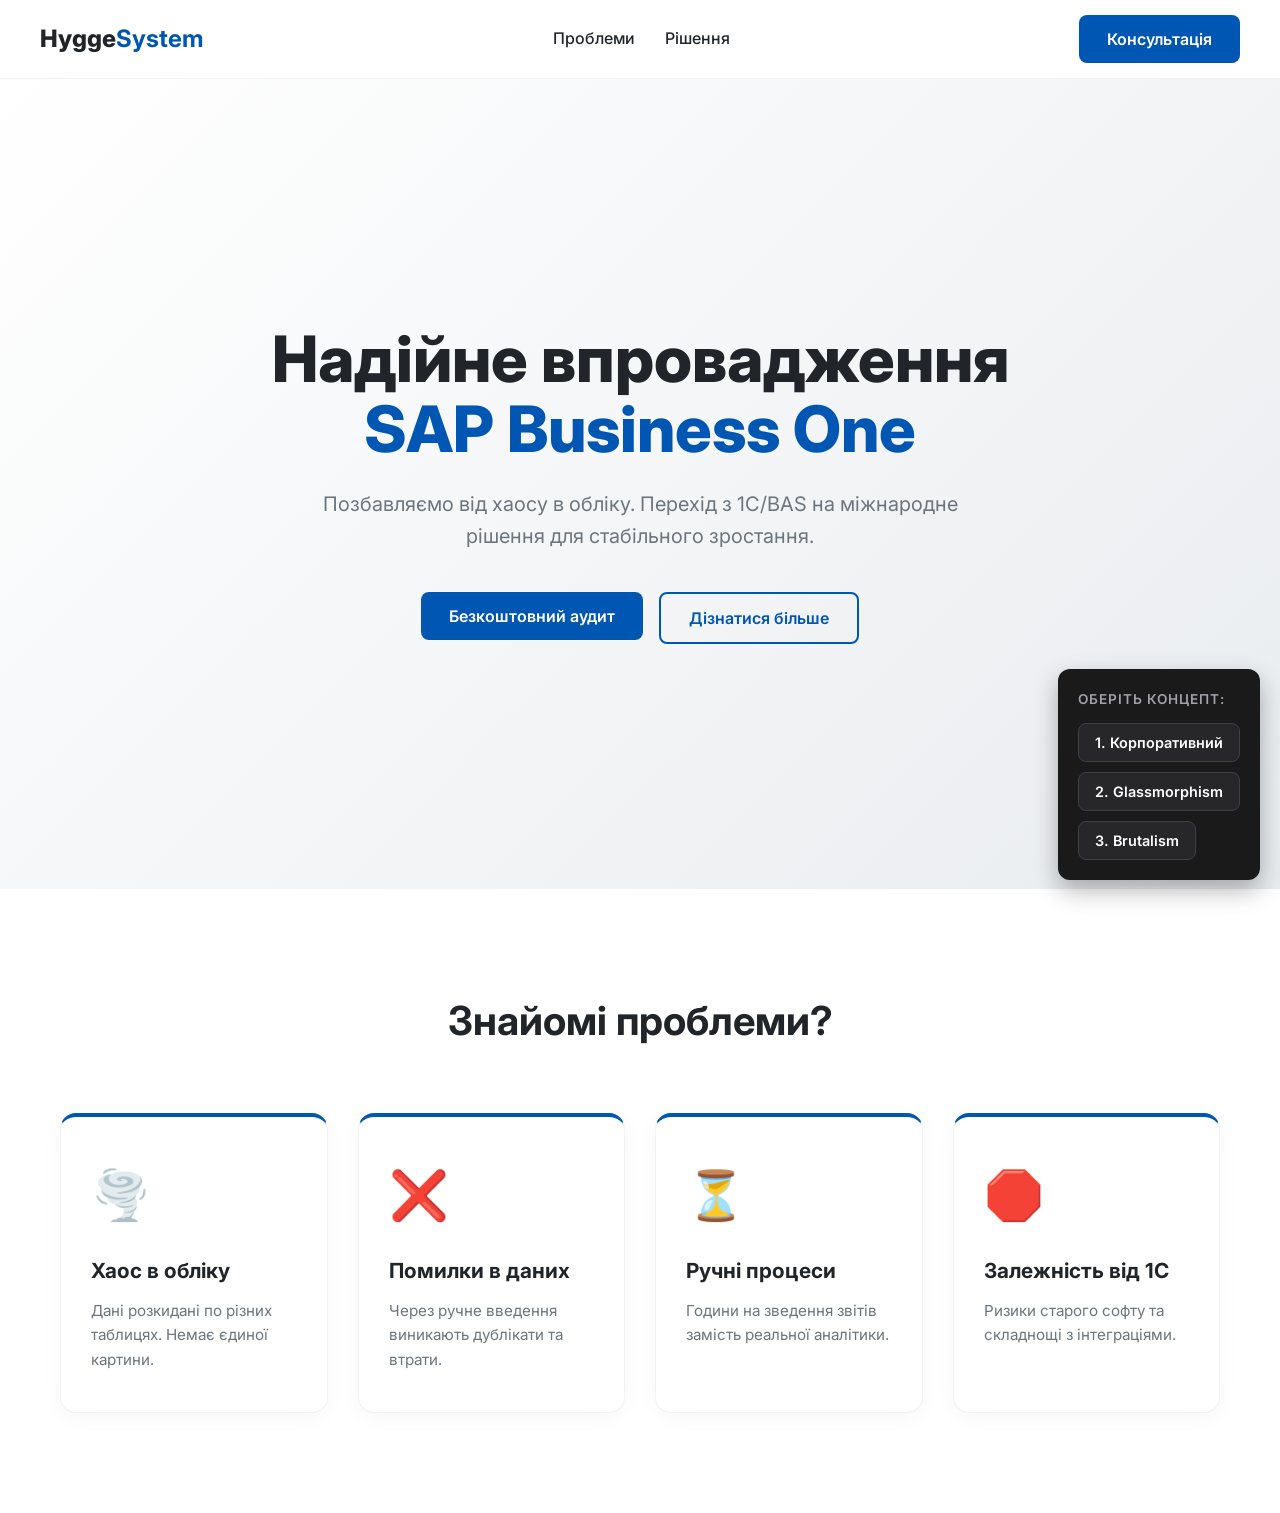
==== frontend/index.html @ a8862427 "started to create design" ====
<!DOCTYPE html>
<html lang="uk">
<head>
    <meta charset="UTF-8">
    <meta name="viewport" content="width=device-width, initial-scale=1.0">
    <title>Hygge System</title>
    <link id="theme-link" rel="stylesheet" href="style-1.css"> 
    <link href="https://fonts.googleapis.com/css2?family=Inter:wght@400;600;800&display=swap" rel="stylesheet">
</head>
<body>

    <header class="navbar">
        <a href="/" class="logo">Hygge<b>System</b></a>
        
        <nav>
            <menu class="nav-links">
                <li><a href="#problems">Проблеми</a></li>
                <li><a href="#solution">Рішення</a></li>
            </menu>
        </nav>
        
        <button class="btn-primary">Консультація</button>
    </header>

    <main>
        <section class="hero">
            <article class="hero-content">
                <h1>Надійне впровадження <br><span>SAP Business One</span></h1>
                <p>Позбавляємо від хаосу в обліку. Перехід з 1С/BAS на міжнародне рішення для стабільного зростання.</p>
                <menu class="hero-buttons">
                    <li><button class="btn-primary">Безкоштовний аудит</button></li>
                    <li><button class="btn-secondary">Дізнатися більше</button></li>
                </menu>
            </article>
        </section>

        <section class="problems" id="problems">
            <h2>Знайомі проблеми?</h2>
            <ul class="grid">
                <li class="card">
                    <span class="icon" aria-hidden="true">🌪️</span>
                    <h3>Хаос в обліку</h3>
                    <p>Дані розкидані по різних таблицях. Немає єдиної картини.</p>
                </li>
                <li class="card">
                    <span class="icon" aria-hidden="true">❌</span>
                    <h3>Помилки в даних</h3>
                    <p>Через ручне введення виникають дублікати та втрати.</p>
                </li>
                <li class="card">
                    <span class="icon" aria-hidden="true">⏳</span>
                    <h3>Ручні процеси</h3>
                    <p>Години на зведення звітів замість реальної аналітики.</p>
                </li>
                <li class="card">
                    <span class="icon" aria-hidden="true">🛑</span>
                    <h3>Залежність від 1С</h3>
                    <p>Ризики старого софту та складнощі з інтеграціями.</p>
                </li>
            </ul>
        </section>
    </main>
    <aside class="theme-switcher" aria-label="Вибір стилю дизайну">
        <p>Оберіть концепт:</p>
        <menu>
            <li><button onclick="changeTheme('style-1.css')">1. Корпоративний</button></li>
            <li><button onclick="changeTheme('style-2.css')">2. Glassmorphism</button></li>
            <li><button onclick="changeTheme('style-3.css')">3. Brutalism</button></li>
        </menu>
    </aside>

</body>
</html>
---- frontend/style-1.css ----
/* === ЗМІННІ === */
:root { 
    --primary: #0056b3; 
    --primary-hover: #004494; 
    --bg-light: #f8f9fa; 
    --text-dark: #212529; 
    --text-muted: #6c757d; 
}

/* === БАЗОВІ НАЛАШТУВАННЯ === */
* { 
    margin: 0; 
    padding: 0; 
    box-sizing: border-box; 
    font-family: 'Inter', sans-serif; 
}

body { 
    background-color: var(--bg-light); 
    color: var(--text-dark); 
    line-height: 1.6; 
}

ul, menu { 
    list-style: none; 
}

a { 
    text-decoration: none; 
    color: inherit; 
}

.hero-content, 
.problems h2, 
.problems .grid { 
    max-width: 1200px; 
    margin: 0 auto; 
    padding: 0 20px; 
}

/* === КНОПКИ === */
button { 
    padding: 14px 28px; 
    border-radius: 8px; 
    font-weight: 600; 
    font-size: 1rem; 
    cursor: pointer; 
    border: none; 
    transition: all 0.3s ease; 
}

.btn-primary { 
    background-color: var(--primary); 
    color: white; 
}

.btn-primary:hover { 
    background-color: var(--primary-hover); 
    box-shadow: 0 4px 12px rgba(0, 86, 179, 0.3); 
}

.btn-secondary { 
    background-color: transparent; 
    border: 2px solid var(--primary); 
    color: var(--primary); 
}

.btn-secondary:hover { 
    background-color: var(--primary); 
    color: white; 
}

/* === НАВІГАЦІЯ === */
.navbar { 
    display: flex; 
    justify-content: space-between; 
    align-items: center; 
    padding: 15px 40px; 
    background-color: white; 
    border-bottom: 1px solid rgba(0,0,0,0.05); 
    position: sticky; 
    top: 0; 
    z-index: 100; 
}

.logo { 
    font-size: 1.5rem; 
    font-weight: 800; 
}

.logo b { 
    color: var(--primary); 
}

.nav-links { 
    display: flex; 
    gap: 30px; 
    font-weight: 500; 
}

.nav-links a:hover { 
    color: var(--primary); 
}

/* === HERO (ГОЛОВНИЙ ЕКРАН) === */
.hero { 
    min-height: 90vh; 
    display: flex; 
    align-items: center; 
    justify-content: center; 
    text-align: center; 
    background: linear-gradient(135deg, #ffffff 0%, #e9ecef 100%); 
    padding: 40px 0; 
}

.hero h1 { 
    font-size: 4rem; 
    font-weight: 800; 
    line-height: 1.1; 
    margin-bottom: 24px; 
}

.hero h1 span { 
    color: var(--primary); 
}

.hero p { 
    font-size: 1.25rem; 
    color: var(--text-muted); 
    max-width: 700px; 
    margin: 0 auto 40px auto; 
}

.hero-buttons { 
    display: flex; 
    gap: 16px; 
    justify-content: center; 
}

/* === ПРОБЛЕМИ === */
.problems { 
    padding: 100px 0; 
    background-color: white; 
}

.problems h2 { 
    text-align: center; 
    font-size: 2.5rem; 
    margin-bottom: 60px; 
}

.grid { 
    display: grid; 
    grid-template-columns: repeat(auto-fit, minmax(250px, 1fr)); 
    gap: 30px; 
}

.card { 
    background: white; 
    padding: 40px 30px; 
    border-radius: 16px; 
    box-shadow: 0 4px 20px rgba(0,0,0,0.04); 
    border: 1px solid rgba(0,0,0,0.05); 
    border-top: 4px solid var(--primary); 
    transition: transform 0.3s ease; 
}

.card:hover { 
    transform: translateY(-8px); 
    box-shadow: 0 12px 30px rgba(0,0,0,0.08); 
}

.icon { 
    font-size: 3rem; 
    display: block; 
    margin-bottom: 20px; 
}

.card h3 { 
    font-size: 1.3rem; 
    margin-bottom: 12px; 
}

.card p { 
    color: var(--text-muted); 
    font-size: 0.95rem; 
}

/* === ПАНЕЛЬ ПЕРЕМИКАННЯ === */
.theme-switcher { 
    position: fixed; 
    bottom: 20px; 
    right: 20px; 
    background: #1a1a1a; 
    color: white; 
    padding: 20px; 
    border-radius: 12px; 
    box-shadow: 0 10px 25px rgba(0,0,0,0.3); 
    z-index: 9999; 
}

.theme-switcher p { 
    margin-bottom: 12px; 
    font-size: 0.85rem; 
    color: #a1a1aa; 
    text-transform: uppercase; 
    letter-spacing: 1px; 
    font-weight: 600; 
}

.theme-switcher menu { 
    display: flex; 
    flex-direction: column; 
    gap: 10px; 
}

.theme-switcher button { 
    background: #27272a; 
    color: white; 
    border: 1px solid #3f3f46; 
    padding: 10px 16px; 
    border-radius: 8px; 
    font-size: 0.9rem; 
    text-align: left; 
}

.theme-switcher button:hover { 
    background: white; 
    color: black; 
    transform: none; 
    box-shadow: none; 
}
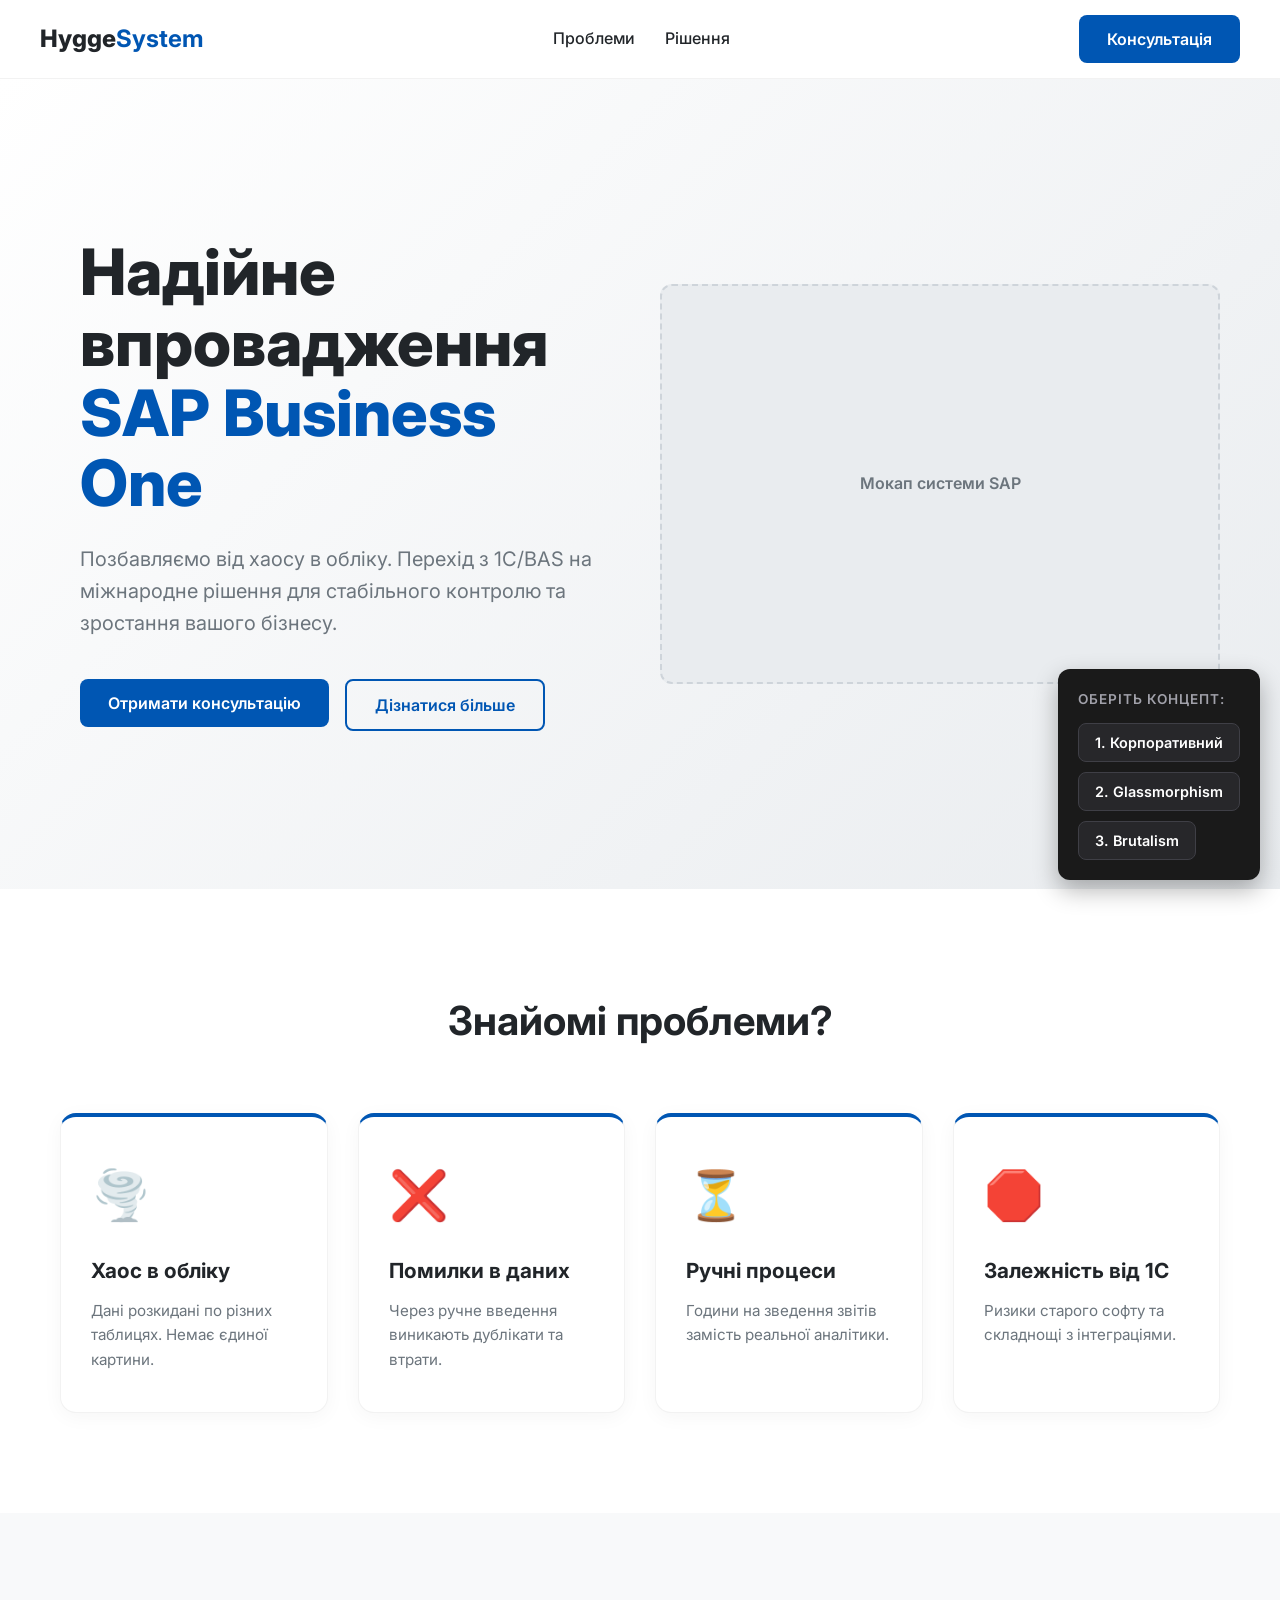
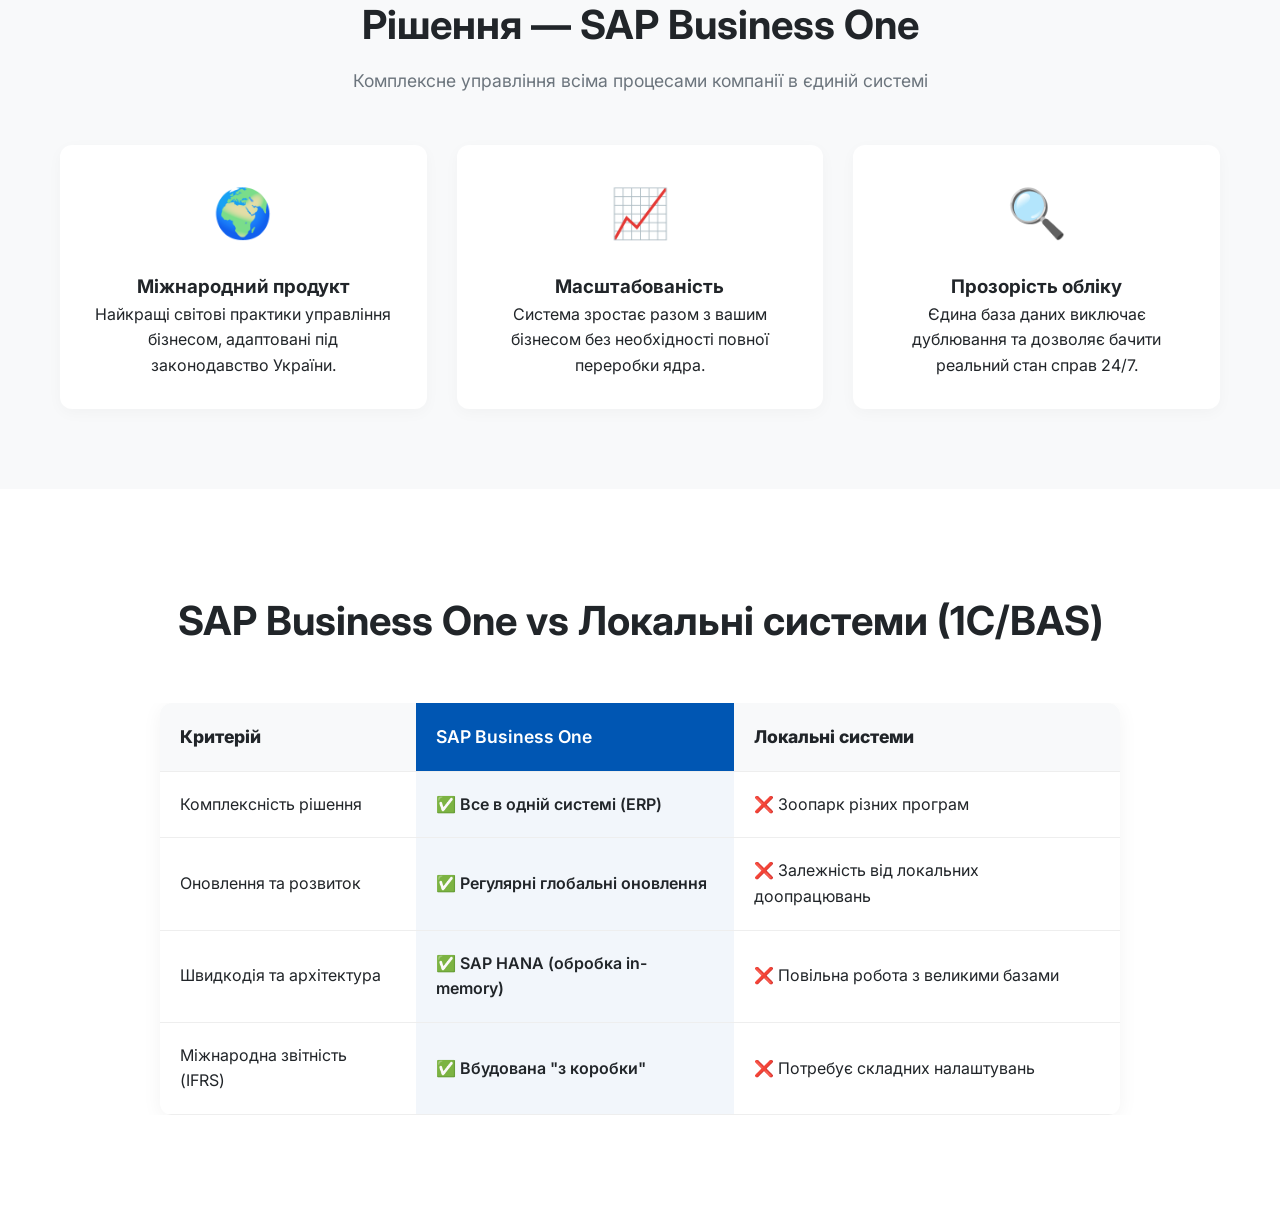
==== commit 1f5fcf4a: "added new information about site and connect script for changing themes" ====
--- a/frontend/index.html
+++ b/frontend/index.html
@@ -24,14 +24,19 @@
 
     <main>
         <section class="hero">
-            <article class="hero-content">
-                <h1>Надійне впровадження <br><span>SAP Business One</span></h1>
-                <p>Позбавляємо від хаосу в обліку. Перехід з 1С/BAS на міжнародне рішення для стабільного зростання.</p>
-                <menu class="hero-buttons">
-                    <li><button class="btn-primary">Безкоштовний аудит</button></li>
-                    <li><button class="btn-secondary">Дізнатися більше</button></li>
-                </menu>
-            </article>
+            <div class="hero-container">
+                <article class="hero-content">
+                    <h1>Надійне впровадження <br><span>SAP Business One</span></h1>
+                    <p>Позбавляємо від хаосу в обліку. Перехід з 1С/BAS на міжнародне рішення для стабільного контролю та зростання вашого бізнесу.</p>
+                    <menu class="hero-buttons">
+                        <li><button class="btn-primary">Отримати консультацію</button></li>
+                        <li><button class="btn-secondary">Дізнатися більше</button></li>
+                    </menu>
+                </article>
+                <aside class="hero-visual">
+                    <div class="mockup-placeholder">Мокап системи SAP</div>
+                </aside>
+            </div>
         </section>
 
         <section class="problems" id="problems">
@@ -59,6 +64,66 @@
                 </li>
             </ul>
         </section>
+
+        <section class="solution" id="solution">
+            <h2>Рішення — SAP Business One</h2>
+            <p class="subtitle">Комплексне управління всіма процесами компанії в єдиній системі</p>
+            <ul class="solution-grid">
+                <li class="solution-item">
+                    <span class="icon">🌍</span>
+                    <h3>Міжнародний продукт</h3>
+                    <p>Найкращі світові практики управління бізнесом, адаптовані під законодавство України.</p>
+                </li>
+                <li class="solution-item">
+                    <span class="icon">📈</span>
+                    <h3>Масштабованість</h3>
+                    <p>Система зростає разом з вашим бізнесом без необхідності повної переробки ядра.</p>
+                </li>
+                <li class="solution-item">
+                    <span class="icon">🔍</span>
+                    <h3>Прозорість обліку</h3>
+                    <p>Єдина база даних виключає дублювання та дозволяє бачити реальний стан справ 24/7.</p>
+                </li>
+            </ul>
+        </section>
+
+        <section class="comparison" id="comparison">
+            <h2>SAP Business One vs Локальні системи (1С/BAS)</h2>
+            <div class="table-wrapper">
+                <table class="compare-table">
+                    <thead>
+                        <tr>
+                            <th>Критерій</th>
+                            <th class="highlight">SAP Business One</th>
+                            <th>Локальні системи</th>
+                        </tr>
+                    </thead>
+                    <tbody>
+                        <tr>
+                            <td>Комплексність рішення</td>
+                            <td class="highlight">✅ Все в одній системі (ERP)</td>
+                            <td>❌ Зоопарк різних програм</td>
+                        </tr>
+                        <tr>
+                            <td>Оновлення та розвиток</td>
+                            <td class="highlight">✅ Регулярні глобальні оновлення</td>
+                            <td>❌ Залежність від локальних доопрацювань</td>
+                        </tr>
+                        <tr>
+                            <td>Швидкодія та архітектура</td>
+                            <td class="highlight">✅ SAP HANA (обробка in-memory)</td>
+                            <td>❌ Повільна робота з великими базами</td>
+                        </tr>
+                        <tr>
+                            <td>Міжнародна звітність (IFRS)</td>
+                            <td class="highlight">✅ Вбудована "з коробки"</td>
+                            <td>❌ Потребує складних налаштувань</td>
+                        </tr>
+                    </tbody>
+                </table>
+            </div>
+        </section>
+    </main>
     </main>
     <aside class="theme-switcher" aria-label="Вибір стилю дизайну">
         <p>Оберіть концепт:</p>
@@ -68,6 +133,6 @@
             <li><button onclick="changeTheme('style-3.css')">3. Brutalism</button></li>
         </menu>
     </aside>
-
+<script src="script.js"></script>
 </body>
 </html>
--- a/frontend/style-1.css
+++ b/frontend/style-1.css
@@ -184,6 +184,124 @@
 .card p { 
     color: var(--text-muted); 
     font-size: 0.95rem; 
+}
+
+/* === Оновлення Hero для двох колонок === */
+.hero-container {
+    max-width: 1200px;
+    margin: 0 auto;
+    display: grid;
+    grid-template-columns: 1fr 1fr;
+    gap: 40px;
+    align-items: center;
+    padding: 0 20px;
+}
+
+.hero-content {
+    text-align: left;
+}
+
+.hero-buttons {
+    justify-content: flex-start;
+}
+
+.mockup-placeholder {
+    background: #e9ecef;
+    border: 2px dashed #ced4da;
+    height: 400px;
+    border-radius: 12px;
+    display: flex;
+    align-items: center;
+    justify-content: center;
+    color: #6c757d;
+    font-weight: 600;
+}
+
+/* === Рішення === */
+.solution {
+    padding: 80px 0;
+    background: #f8f9fa;
+}
+
+.solution h2 {
+    text-align: center;
+    font-size: 2.5rem;
+    margin-bottom: 10px;
+}
+
+.solution .subtitle {
+    text-align: center;
+    color: var(--text-muted);
+    margin-bottom: 50px;
+    font-size: 1.1rem;
+}
+
+.solution-grid {
+    max-width: 1200px;
+    margin: 0 auto;
+    display: grid;
+    grid-template-columns: repeat(3, 1fr);
+    gap: 30px;
+    padding: 0 20px;
+}
+
+.solution-item {
+    text-align: center;
+    padding: 30px;
+    background: white;
+    border-radius: 12px;
+    box-shadow: 0 4px 15px rgba(0,0,0,0.03);
+}
+
+/* === Порівняння === */
+.comparison {
+    padding: 100px 0;
+    background: white;
+}
+
+.comparison h2 {
+    text-align: center;
+    font-size: 2.5rem;
+    margin-bottom: 50px;
+}
+
+.table-wrapper {
+    max-width: 1000px;
+    margin: 0 auto;
+    padding: 0 20px;
+    overflow-x: auto;
+}
+
+.compare-table {
+    width: 100%;
+    border-collapse: collapse;
+    background: white;
+    border-radius: 12px;
+    overflow: hidden;
+    box-shadow: 0 4px 20px rgba(0,0,0,0.05);
+}
+
+.compare-table th, 
+.compare-table td {
+    padding: 20px;
+    text-align: left;
+    border-bottom: 1px solid #eee;
+}
+
+.compare-table th {
+    background: #f8f9fa;
+    font-weight: 800;
+    font-size: 1.1rem;
+}
+
+.compare-table .highlight {
+    background: rgba(0, 86, 179, 0.05);
+    font-weight: 600;
+}
+
+.compare-table th.highlight {
+    background: var(--primary);
+    color: white;
 }
 
 /* === ПАНЕЛЬ ПЕРЕМИКАННЯ === */
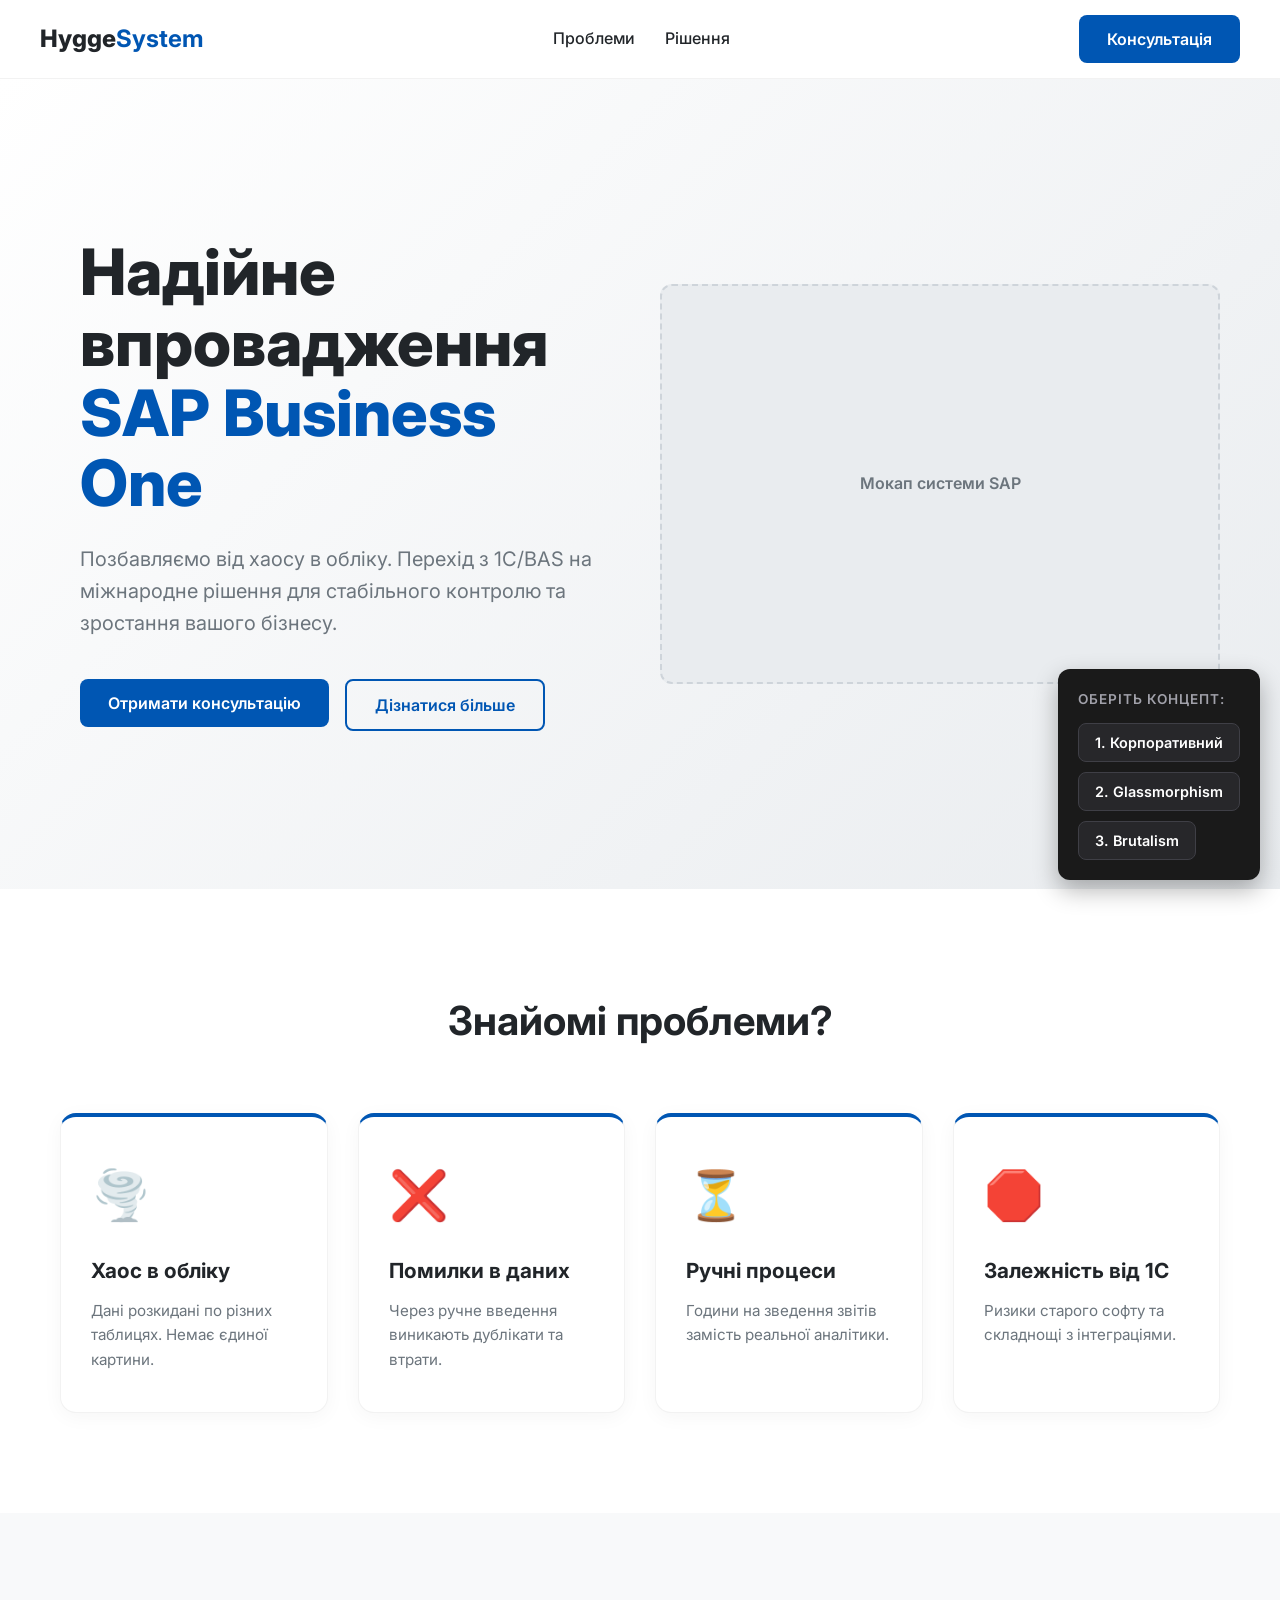
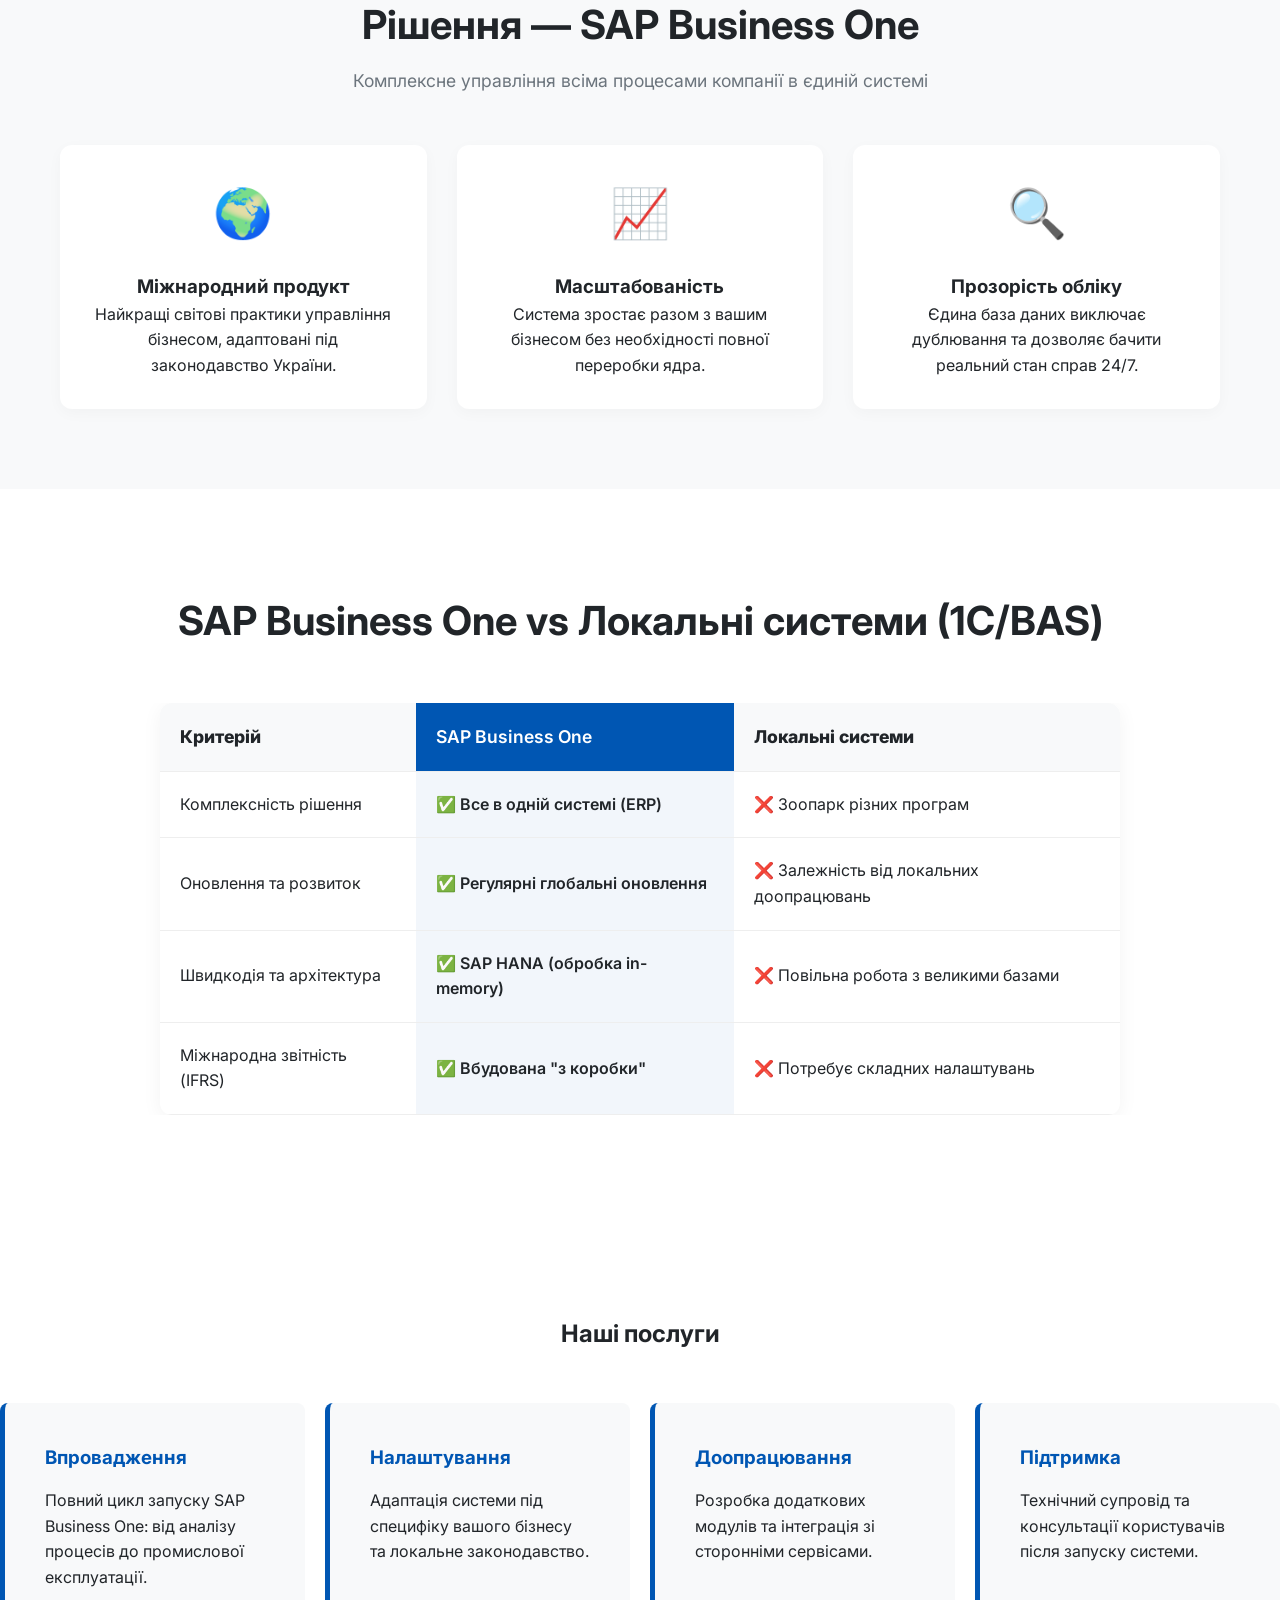
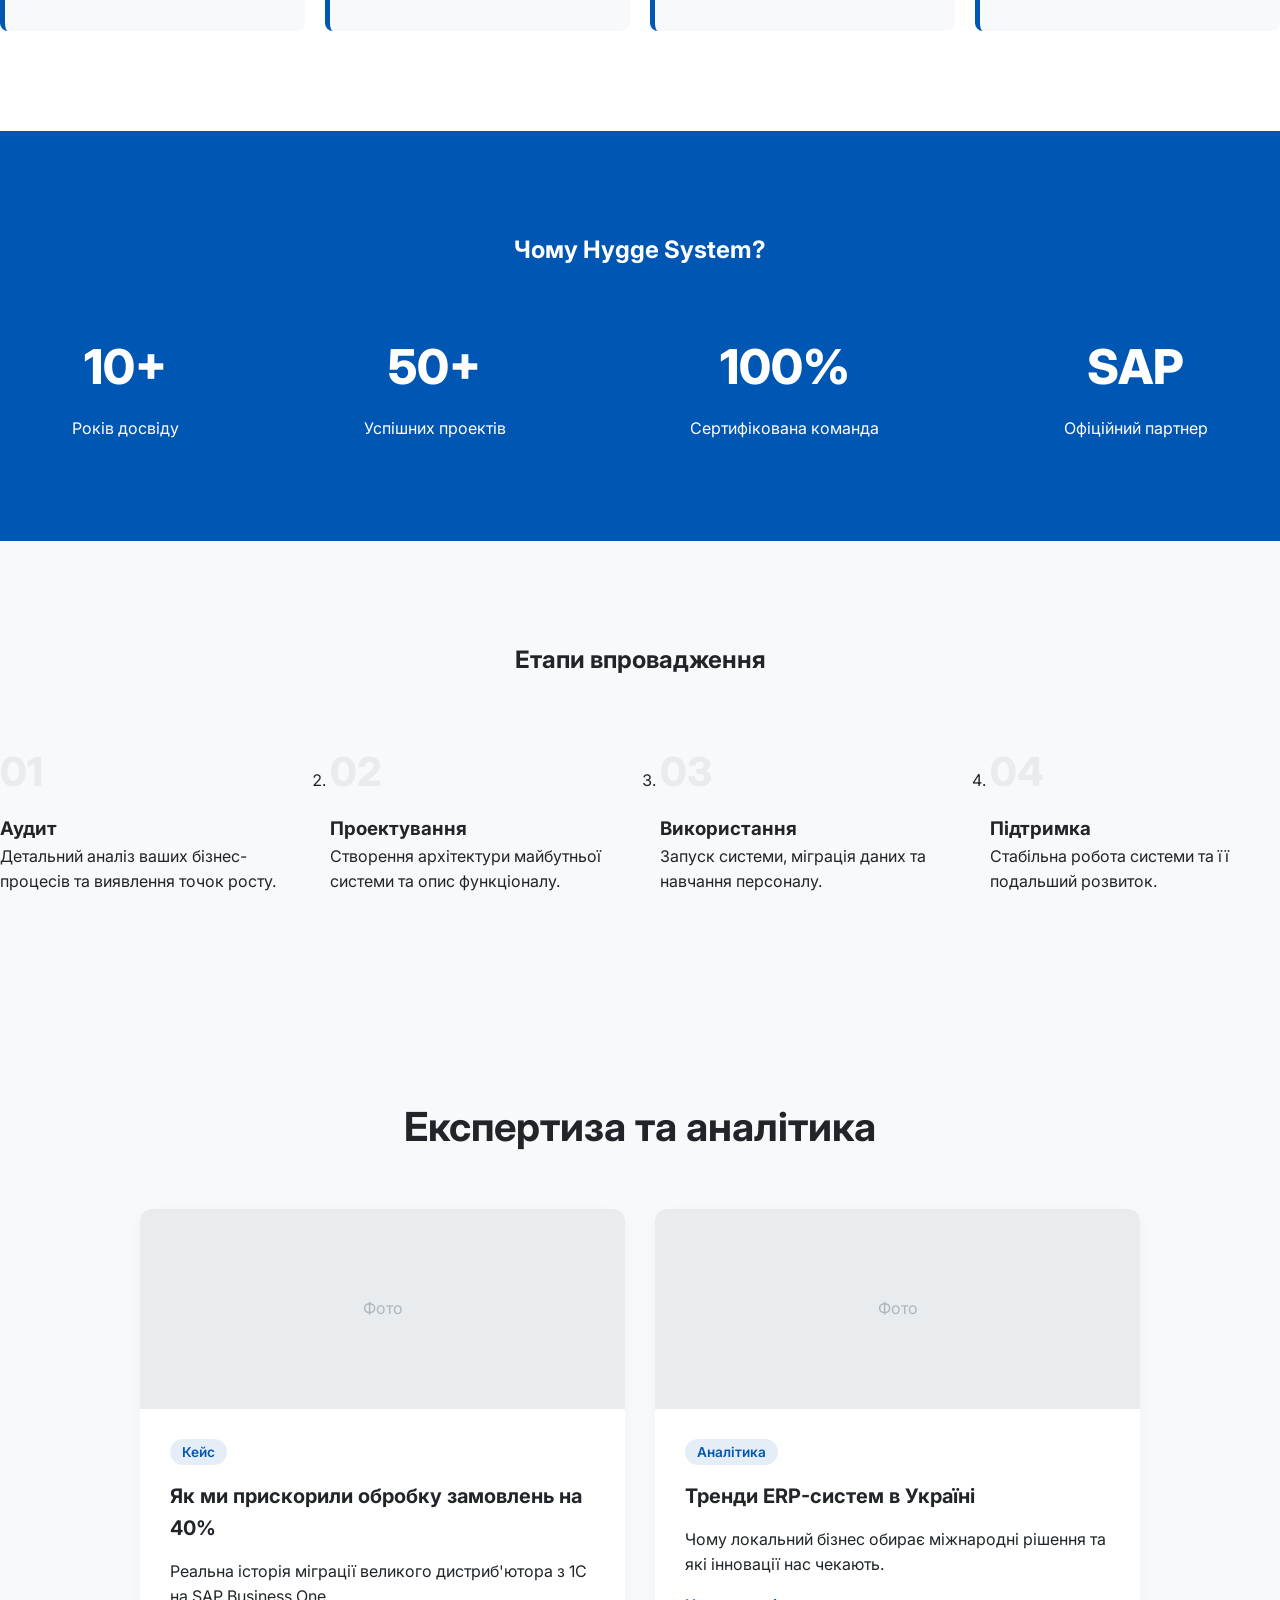
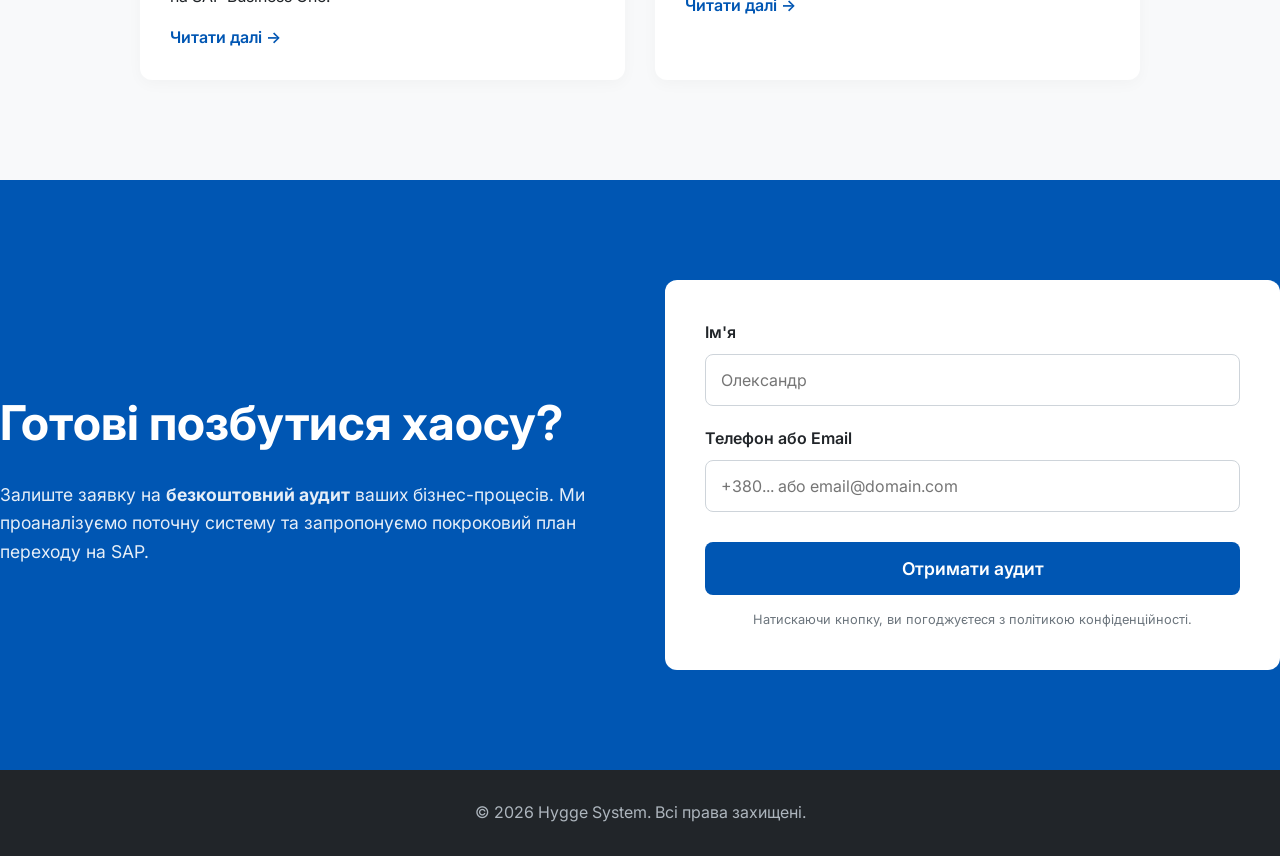
==== commit 0044beeb: "added new blocks" ====
--- a/frontend/index.html
+++ b/frontend/index.html
@@ -123,8 +123,134 @@
                 </table>
             </div>
         </section>
+        <section class="services" id="services">
+            <div class="container">
+                <h2>Наші послуги</h2>
+                <ul class="services-grid">
+                    <li class="service-card">
+                        <h3>Впровадження</h3>
+                        <p>Повний цикл запуску SAP Business One: від аналізу процесів до промислової експлуатації.</p>
+                    </li>
+                    <li class="service-card">
+                        <h3>Налаштування</h3>
+                        <p>Адаптація системи під специфіку вашого бізнесу та локальне законодавство.</p>
+                    </li>
+                    <li class="service-card">
+                        <h3>Доопрацювання</h3>
+                        <p>Розробка додаткових модулів та інтеграція зі сторонніми сервісами.</p>
+                    </li>
+                    <li class="service-card">
+                        <h3>Підтримка</h3>
+                        <p>Технічний супровід та консультації користувачів після запуску системи.</p>
+                    </li>
+                </ul>
+            </div>
+        </section>
+
+        <section class="why-us" id="why-us">
+            <div class="container">
+                <h2>Чому Hygge System?</h2>
+                <ul class="stats-grid">
+                    <li class="stat-item">
+                        <span class="stat-value">10+</span>
+                        <p>Років досвіду</p>
+                    </li>
+                    <li class="stat-item">
+                        <span class="stat-value">50+</span>
+                        <p>Успішних проектів</p>
+                    </li>
+                    <li class="stat-item">
+                        <span class="stat-value">100%</span>
+                        <p>Сертифікована команда</p>
+                    </li>
+                    <li class="stat-item">
+                        <span class="stat-value">SAP</span>
+                        <p>Офіційний партнер</p>
+                    </li>
+                </ul>
+            </div>
+        </section>
+
+        <section class="process" id="process">
+            <div class="container">
+                <h2>Етапи впровадження</h2>
+                <ol class="process-steps">
+                    <li class="step">
+                        <div class="step-number">01</div>
+                        <h3>Аудит</h3>
+                        <p>Детальний аналіз ваших бізнес-процесів та виявлення точок росту.</p>
+                    </li>
+                    <li class="step">
+                        <div class="step-number">02</div>
+                        <h3>Проектування</h3>
+                        <p>Створення архітектури майбутньої системи та опис функціоналу.</p>
+                    </li>
+                    <li class="step">
+                        <div class="step-number">03</div>
+                        <h3>Використання</h3>
+                        <p>Запуск системи, міграція даних та навчання персоналу.</p>
+                    </li>
+                    <li class="step">
+                        <div class="step-number">04</div>
+                        <h3>Підтримка</h3>
+                        <p>Стабільна робота системи та її подальший розвиток.</p>
+                    </li>
+                </ol>
+            </div>
+        </section>
+        <section class="blog" id="blog">
+            <div class="container">
+                <h2>Експертиза та аналітика</h2>
+                <ul class="blog-grid">
+                    <li class="blog-card">
+                        <div class="blog-image">Фото</div>
+                        <div class="blog-content">
+                            <span class="blog-tag">Кейс</span>
+                            <h3>Як ми прискорили обробку замовлень на 40%</h3>
+                            <p>Реальна історія міграції великого дистриб'ютора з 1С на SAP Business One.</p>
+                            <a href="#" class="read-more">Читати далі →</a>
+                        </div>
+                    </li>
+                    <li class="blog-card">
+                        <div class="blog-image">Фото</div>
+                        <div class="blog-content">
+                            <span class="blog-tag">Аналітика</span>
+                            <h3>Тренди ERP-систем в Україні</h3>
+                            <p>Чому локальний бізнес обирає міжнародні рішення та які інновації нас чекають.</p>
+                            <a href="#" class="read-more">Читати далі →</a>
+                        </div>
+                    </li>
+                </ul>
+            </div>
+        </section>
+
+        <section class="cta" id="contacts">
+            <div class="container cta-wrapper">
+                <article class="cta-text">
+                    <h2>Готові позбутися хаосу?</h2>
+                    <p>Залиште заявку на <b>безкоштовний аудит</b> ваших бізнес-процесів. Ми проаналізуємо поточну систему та запропонуємо покроковий план переходу на SAP.</p>
+                </article>
+                
+                <form class="cta-form" action="#" method="POST">
+                    <div class="form-group">
+                        <label for="name">Ім'я</label>
+                        <input type="text" id="name" name="name" placeholder="Олександр" required>
+                    </div>
+                    <div class="form-group">
+                        <label for="contact">Телефон або Email</label>
+                        <input type="text" id="contact" name="contact" placeholder="+380... або email@domain.com" required>
+                    </div>
+                    <button type="submit" class="btn-primary btn-submit">Отримати аудит</button>
+                    <p class="form-note">Натискаючи кнопку, ви погоджуєтеся з політикою конфіденційності.</p>
+                </form>
+            </div>
+        </section>
     </main>
-    </main>
+        <footer class="footer">
+        <div class="container">
+            <p>&copy; 2026 Hygge System. Всі права захищені.</p>
+        </div>
+    </footer>
     <aside class="theme-switcher" aria-label="Вибір стилю дизайну">
         <p>Оберіть концепт:</p>
         <menu>
--- a/frontend/style-1.css
+++ b/frontend/style-1.css
@@ -304,6 +304,228 @@
     color: white;
 }
 
+/* === Послуги === */
+.services {
+    padding: 100px 0;
+    background: #fff;
+}
+
+.services h2 {
+    text-align: center;
+    margin-bottom: 50px;
+}
+
+.services-grid {
+    display: grid;
+    grid-template-columns: repeat(auto-fit, minmax(250px, 1fr));
+    gap: 20px;
+}
+
+.service-card {
+    padding: 40px;
+    background: #f8f9fa;
+    border-radius: 8px;
+    border-left: 5px solid var(--primary);
+}
+
+.service-card h3 {
+    margin-bottom: 15px;
+    color: var(--primary);
+}
+
+/* === Чому ми === */
+.why-us {
+    padding: 100px 0;
+    background: var(--primary);
+    color: white;
+}
+
+.why-us h2 {
+    text-align: center;
+    margin-bottom: 60px;
+}
+
+.stats-grid {
+    display: flex;
+    justify-content: space-around;
+    flex-wrap: wrap;
+    gap: 40px;
+    text-align: center;
+}
+
+.stat-value {
+    display: block;
+    font-size: 3rem;
+    font-weight: 800;
+    margin-bottom: 10px;
+}
+
+/* === Процес роботи === */
+.process {
+    padding: 100px 0;
+}
+
+.process h2 {
+    text-align: center;
+    margin-bottom: 60px;
+}
+
+.process-steps {
+    display: grid;
+    grid-template-columns: repeat(auto-fit, minmax(220px, 1fr));
+    gap: 40px;
+}
+
+.step-number {
+    font-size: 2.5rem;
+    font-weight: 800;
+    color: #e9ecef;
+    margin-bottom: 10px;
+}
+
+/* === Блог === */
+.blog {
+    padding: 100px 0;
+    background: #f8f9fa;
+}
+
+.blog h2 {
+    text-align: center;
+    margin-bottom: 50px;
+    font-size: 2.5rem;
+}
+
+.blog-grid {
+    display: grid;
+    grid-template-columns: repeat(auto-fit, minmax(300px, 1fr));
+    gap: 30px;
+    max-width: 1000px;
+    margin: 0 auto;
+}
+
+.blog-card {
+    background: white;
+    border-radius: 12px;
+    overflow: hidden;
+    box-shadow: 0 4px 15px rgba(0,0,0,0.03);
+    transition: transform 0.3s;
+}
+
+.blog-card:hover {
+    transform: translateY(-5px);
+}
+
+.blog-image {
+    height: 200px;
+    background: #e9ecef;
+    display: flex;
+    align-items: center;
+    justify-content: center;
+    color: #adb5bd;
+}
+
+.blog-content {
+    padding: 30px;
+}
+
+.blog-tag {
+    background: rgba(0, 86, 179, 0.1);
+    color: var(--primary);
+    padding: 5px 12px;
+    border-radius: 20px;
+    font-size: 0.85rem;
+    font-weight: 600;
+}
+
+.blog-content h3 {
+    margin: 15px 0;
+    font-size: 1.25rem;
+}
+
+.read-more {
+    display: inline-block;
+    margin-top: 15px;
+    color: var(--primary);
+    font-weight: 600;
+}
+
+/* === CTA Форма === */
+.cta {
+    padding: 100px 0;
+    background: var(--primary);
+    color: white;
+}
+
+.cta-wrapper {
+    display: grid;
+    grid-template-columns: 1fr 1fr;
+    gap: 50px;
+    align-items: center;
+}
+
+.cta-text h2 {
+    font-size: 3rem;
+    margin-bottom: 20px;
+}
+
+.cta-text p {
+    font-size: 1.1rem;
+    opacity: 0.9;
+}
+
+.cta-form {
+    background: white;
+    padding: 40px;
+    border-radius: 12px;
+    color: var(--text-dark);
+}
+
+.form-group {
+    margin-bottom: 20px;
+    display: flex;
+    flex-direction: column;
+}
+
+.form-group label {
+    margin-bottom: 8px;
+    font-weight: 600;
+}
+
+.form-group input {
+    padding: 15px;
+    border: 1px solid #ced4da;
+    border-radius: 8px;
+    font-size: 1rem;
+    outline: none;
+    transition: border-color 0.3s;
+}
+
+.form-group input:focus {
+    border-color: var(--primary);
+}
+
+.btn-submit {
+    width: 100%;
+    padding: 16px;
+    font-size: 1.1rem;
+    margin-top: 10px;
+}
+
+.form-note {
+    font-size: 0.8rem;
+    color: var(--text-muted);
+    text-align: center;
+    margin-top: 15px;
+}
+
+/* Футер */
+.footer {
+    background: #212529;
+    color: #adb5bd;
+    text-align: center;
+    padding: 30px 0;
+}
+
 /* === ПАНЕЛЬ ПЕРЕМИКАННЯ === */
 .theme-switcher { 
     position: fixed; 
